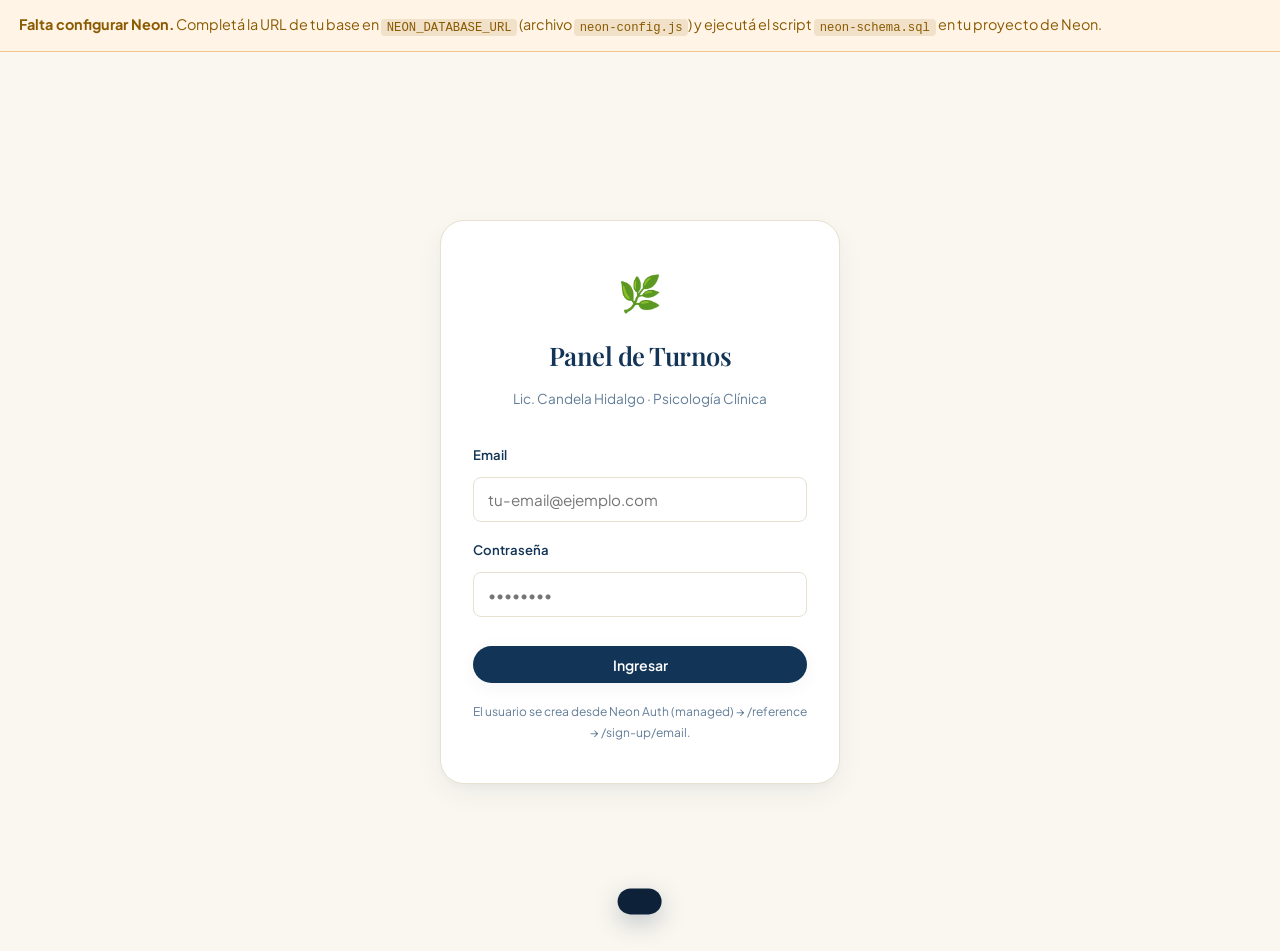
==== admin.html @ 8677f917 "feat: panel de turnos de la psicologa con Neon (Data API + Auth) - Agrega panel admin (admin.html/ad" ====
<!DOCTYPE html>
<html lang="es">
<head>
    <meta charset="UTF-8">
    <meta name="viewport" content="width=device-width, initial-scale=1.0">
    <title>Panel de Turnos | Lic. Candela Hidalgo</title>
    <meta name="robots" content="noindex, nofollow">

    <link rel="preconnect" href="https://fonts.googleapis.com">
    <link rel="preconnect" href="https://fonts.gstatic.com" crossorigin>
    <link href="https://fonts.googleapis.com/css2?family=Playfair+Display:wght@600;700&family=Plus+Jakarta+Sans:wght@300;400;500;600;700&display=swap" rel="stylesheet">

    <link rel="stylesheet" href="styles.css">
    <link rel="stylesheet" href="admin.css">
</head>
<body class="admin-body">

    <!-- Aviso de configuración pendiente -->
    <div id="config-warning" class="admin-alert" hidden>
        <strong>Falta configurar Neon.</strong>
        Completá la URL de tu base en <code>NEON_DATABASE_URL</code> (archivo <code>neon-config.js</code>)
        y ejecutá el script <code>neon-schema.sql</code> en tu proyecto de Neon.
    </div>

    <!-- Vista de Login -->
    <div id="login-view" class="login-wrap" hidden>
        <form id="login-form" class="login-card">
            <span class="login-emoji">🌿</span>
            <h1>Panel de Turnos</h1>
            <p class="login-sub">Lic. Candela Hidalgo · Psicología Clínica</p>

            <label for="login-email">Email</label>
            <input type="email" id="login-email" autocomplete="username" placeholder="tu-email@ejemplo.com" required>

            <label for="login-password">Contraseña</label>
            <input type="password" id="login-password" autocomplete="current-password" placeholder="••••••••" required>

            <button type="submit" class="btn-admin btn-admin-primary btn-block" id="login-submit">
                Ingresar
            </button>

            <p class="login-error" id="login-error" hidden></p>
            <p class="login-hint">El usuario se crea desde Neon Auth (managed) → /reference → /sign-up/email.</p>
        </form>
    </div>

    <!-- Vista de la aplicación -->
    <div id="app-view" hidden>
        <header class="admin-header">
            <div class="admin-brand">
                <span class="admin-brand-mark">🌿</span>
                <div>
                    <strong>Panel de Turnos</strong>
                    <span>Lic. Candela Hidalgo</span>
                </div>
            </div>
            <div class="admin-header-actions">
                <span class="admin-user" id="admin-user-email"></span>
                <a href="index.html" target="_blank" rel="noopener" class="btn-admin btn-admin-ghost">Ver sitio ↗</a>
                <button type="button" class="btn-admin btn-admin-ghost" id="logout-btn">Cerrar sesión</button>
            </div>
        </header>

        <nav class="admin-tabs">
            <button type="button" class="admin-tab active" data-tab="appointments">📅 Turnos</button>
            <button type="button" class="admin-tab" data-tab="availability">🕐 Disponibilidad</button>
            <button type="button" class="admin-tab" data-tab="blocks">🚫 Bloqueos</button>
        </nav>

        <main class="admin-main">

            <!-- PANEL: TURNOS -->
            <section class="admin-panel active" id="panel-appointments">
                <div class="panel-head">
                    <div>
                        <h2>Turnos solicitados</h2>
                        <p>Gestioná las solicitudes que llegan desde la página.</p>
                    </div>
                    <button type="button" class="btn-admin btn-admin-ghost" id="refresh-appointments">↻ Actualizar</button>
                </div>

                <div class="stats-row">
                    <div class="stat-card"><span class="stat-num" id="stat-pending">0</span><span class="stat-label">Pendientes</span></div>
                    <div class="stat-card"><span class="stat-num" id="stat-confirmed">0</span><span class="stat-label">Confirmados</span></div>
                    <div class="stat-card"><span class="stat-num" id="stat-upcoming">0</span><span class="stat-label">Próximos</span></div>
                    <div class="stat-card"><span class="stat-num" id="stat-total">0</span><span class="stat-label">Total</span></div>
                </div>

                <div class="filter-row">
                    <select id="appointment-filter" class="admin-input">
                        <option value="proximos">Próximos y pendientes</option>
                        <option value="todos">Todos</option>
                        <option value="pendiente">Solo pendientes</option>
                        <option value="confirmado">Solo confirmados</option>
                        <option value="atendido">Solo atendidos</option>
                        <option value="cancelado">Solo cancelados</option>
                    </select>
                </div>

                <div id="appointments-list" class="appointments-list"></div>
            </section>

            <!-- PANEL: DISPONIBILIDAD -->
            <section class="admin-panel" id="panel-availability">
                <div class="panel-head">
                    <div>
                        <h2>Disponibilidad semanal</h2>
                        <p>Marcá los horarios en los que atendés cada día. Se repiten todas las semanas.</p>
                    </div>
                    <button type="button" class="btn-admin btn-admin-primary" id="save-availability">Guardar cambios</button>
                </div>
                <div id="availability-grid" class="availability-grid"></div>
                <p class="panel-hint">Tip: presioná una franja para activarla o desactivarla. No te olvides de guardar.</p>
            </section>

            <!-- PANEL: BLOQUEOS -->
            <section class="admin-panel" id="panel-blocks">
                <div class="panel-head">
                    <div>
                        <h2>Bloqueos puntuales</h2>
                        <p>Bloqueá un día completo o un horario específico (vacaciones, feriados, etc.).</p>
                    </div>
                </div>

                <form class="block-form" id="block-form">
                    <div class="block-field">
                        <label for="block-date">Fecha *</label>
                        <input type="date" id="block-date" class="admin-input" required>
                    </div>
                    <div class="block-field">
                        <label for="block-time">Horario (opcional)</label>
                        <select id="block-time" class="admin-input">
                            <option value="">Día completo</option>
                        </select>
                    </div>
                    <div class="block-field">
                        <label for="block-modality">Modalidad</label>
                        <select id="block-modality" class="admin-input">
                            <option value="">Ambas</option>
                            <option value="online">Online</option>
                            <option value="presencial">Presencial</option>
                        </select>
                    </div>
                    <div class="block-field block-field-wide">
                        <label for="block-reason">Motivo (opcional)</label>
                        <input type="text" id="block-reason" class="admin-input" placeholder="Ej: Feriado, vacaciones...">
                    </div>
                    <button type="submit" class="btn-admin btn-admin-primary">Agregar bloqueo</button>
                </form>

                <div id="blocks-list" class="blocks-list"></div>
            </section>

        </main>
    </div>

    <div id="admin-toast" class="admin-toast"></div>

    <script type="module" src="neon-config.js"></script>
    <script src="admin.js"></script>
</body>
</html>
---- styles.css ----
/* ==========================================================================
   CANDELA HIDALGO - PSICOLOGÍA CLÍNICA • ENFOQUE INTEGRATIVO
   Design System & Styles based on Brand Moodboard
   ========================================================================== */

/* ===== VARIABLES & COLOR PALETTE ===== */
:root {
    /* Brand Colors based on Moodboard */
    --navy-dark: #0D2238;       /* Deepest Navy for high contrast text & accents */
    --navy-primary: #123456;    /* Primary Brand Navy Blue */
    --navy-light: #1E4D7E;      /* Medium Ocean Navy */
    
    --blue-accent: #326B9C;     /* Slate / Soft Cerulean */
    --blue-serene: #6A96C2;     /* Muted Serene Blue */
    --celeste-soft: #D7E5F6;    /* Soft Ice / Celestial Blue for badges & accents */
    --celeste-bg: #EDF3FC;      /* Subtle Cool Tint for cards */
    
    --cream-bg: #FAF7F0;        /* Warm Calming Off-White / Cream background */
    --cream-surface: #F4EFE4;   /* Soft Sand / Muted warm surface */
    --cream-card: #FFFFFF;      /* Clean White for elevated cards */
    --cream-border: #E8E0D0;    /* Warm subtle border */
    
    /* Functional Colors */
    --whatsapp-green: #25D366;
    --whatsapp-dark: #128C7E;
    --whatsapp-light: #DCF8C6;
    
    /* Typography */
    --text-primary: #0D2238;
    --text-body: #334E68;
    --text-muted: #627D98;
    --text-white: #FFFFFF;
    
    /* Shadows & Transitions */
    --shadow-subtle: 0 4px 20px -2px rgba(18, 52, 86, 0.06);
    --shadow-card: 0 10px 30px -5px rgba(18, 52, 86, 0.08), 0 4px 10px -2px rgba(18, 52, 86, 0.03);
    --shadow-card-hover: 0 20px 40px -10px rgba(18, 52, 86, 0.15), 0 8px 15px -3px rgba(18, 52, 86, 0.06);
    --shadow-accent: 0 8px 25px rgba(18, 52, 86, 0.25);
    
    --radius-sm: 8px;
    --radius-md: 16px;
    --radius-lg: 24px;
    --radius-full: 9999px;
    
    --transition: all 0.35s cubic-bezier(0.16, 1, 0.3, 1);
}

/* ===== RESET & GLOBAL STYLES ===== */
* {
    margin: 0;
    padding: 0;
    box-sizing: border-box;
}

html {
    scroll-behavior: smooth;
    scroll-padding-top: 90px;
}

body {
    font-family: 'Plus Jakarta Sans', 'Outfit', sans-serif;
    color: var(--text-body);
    background-color: var(--cream-bg);
    line-height: 1.75;
    overflow-x: hidden;
    -webkit-font-smoothing: antialiased;
}

h1, h2, h3, h4, .serif-font {
    font-family: 'Playfair Display', Georgia, serif;
    font-weight: 600;
    color: var(--navy-primary);
    letter-spacing: -0.02em;
}

p {
    font-size: 1.05rem;
    font-weight: 400;
    color: var(--text-body);
}

a {
    text-decoration: none;
    color: inherit;
    transition: var(--transition);
}

/* ===== UTILITIES & LAYOUT ===== */
.container {
    width: 90%;
    max-width: 1140px;
    margin: 0 auto;
}

.section-padding {
    padding: 6.5rem 0;
}

.text-center {
    text-align: center;
}

.section-header {
    margin-bottom: 3.5rem;
}

.section-tag {
    display: inline-block;
    padding: 0.4rem 1.1rem;
    background-color: var(--celeste-soft);
    color: var(--navy-primary);
    border-radius: var(--radius-full);
    font-size: 0.85rem;
    font-weight: 600;
    text-transform: uppercase;
    letter-spacing: 1.2px;
    margin-bottom: 1rem;
}

.section-title {
    font-size: 2.8rem;
    line-height: 1.2;
    margin-bottom: 1.2rem;
    color: var(--navy-primary);
}

.section-subtitle {
    font-size: 1.15rem;
    color: var(--text-muted);
    max-width: 700px;
    margin: 0 auto;
    font-weight: 400;
}

/* ===== BUTTONS ===== */
.btn {
    display: inline-flex;
    align-items: center;
    justify-content: center;
    gap: 0.6rem;
    padding: 0.95rem 1.8rem;
    border-radius: var(--radius-full);
    font-size: 1rem;
    font-weight: 600;
    font-family: inherit;
    border: 2px solid transparent;
    cursor: pointer;
    transition: var(--transition);
    text-align: center;
}

.btn-primary {
    background-color: var(--navy-primary);
    color: var(--text-white);
    box-shadow: 0 4px 15px rgba(18, 52, 86, 0.2);
}

.btn-primary:hover {
    background-color: var(--navy-dark);
    transform: translateY(-2px);
    box-shadow: var(--shadow-card-hover);
    color: var(--text-white);
}

.btn-secondary {
    background-color: var(--celeste-soft);
    color: var(--navy-primary);
}

.btn-secondary:hover {
    background-color: #c7dbf2;
    color: var(--navy-dark);
    transform: translateY(-2px);
}

.btn-outline {
    background-color: transparent;
    border-color: var(--navy-primary);
    color: var(--navy-primary);
}

.btn-outline:hover {
    background-color: var(--navy-primary);
    color: var(--text-white);
}

.btn-whatsapp {
    background-color: var(--whatsapp-green);
    color: #FFFFFF;
    box-shadow: 0 4px 18px rgba(37, 211, 102, 0.35);
}

.btn-whatsapp:hover {
    background-color: #20bd5a;
    transform: translateY(-2px);
    box-shadow: 0 8px 25px rgba(37, 211, 102, 0.45);
    color: #FFFFFF;
}

.btn-large {
    padding: 1.15rem 2.4rem;
    font-size: 1.1rem;
}

/* ===== HEADER & NAVIGATION ===== */
.header {
    position: fixed;
    top: 0;
    left: 0;
    width: 100%;
    background-color: rgba(250, 247, 240, 0.92);
    backdrop-filter: blur(12px);
    -webkit-backdrop-filter: blur(12px);
    z-index: 1000;
    border-bottom: 1px solid rgba(232, 224, 208, 0.6);
    transition: var(--transition);
}

.nav-container {
    display: flex;
    justify-content: space-between;
    align-items: center;
    height: 85px;
}

.brand-wrapper {
    display: flex;
    flex-direction: column;
}

.logo {
    font-family: 'Playfair Display', serif;
    font-size: 1.65rem;
    font-weight: 700;
    color: var(--navy-primary);
    line-height: 1.1;
    letter-spacing: -0.5px;
}

.logo-tagline {
    font-size: 0.78rem;
    font-weight: 500;
    color: var(--blue-serene);
    letter-spacing: 0.8px;
    text-transform: uppercase;
}

.nav-menu {
    display: flex;
    align-items: center;
    gap: 2rem;
}

.nav-link {
    font-weight: 500;
    font-size: 0.95rem;
    color: var(--text-body);
    position: relative;
    padding: 0.4rem 0;
}

.nav-link:hover {
    color: var(--navy-primary);
}

.nav-link::after {
    content: '';
    position: absolute;
    bottom: 0;
    left: 0;
    width: 0;
    height: 2px;
    background-color: var(--blue-accent);
    transition: var(--transition);
    border-radius: 2px;
}

.nav-link:hover::after {
    width: 100%;
}

.menu-toggle {
    display: none;
    flex-direction: column;
    justify-content: space-between;
    width: 28px;
    height: 20px;
    background: transparent;
    border: none;
    cursor: pointer;
    z-index: 1001;
}

.menu-toggle span {
    width: 100%;
    height: 2.5px;
    background-color: var(--navy-primary);
    border-radius: 2px;
    transition: var(--transition);
}

/* ===== HERO SECTION ===== */
.hero {
    padding-top: 145px;
    padding-bottom: 90px;
    background: linear-gradient(180deg, #F4EFE4 0%, #FAF7F0 100%);
    position: relative;
    overflow: hidden;
}

.hero-container {
    display: grid;
    grid-template-columns: 1.15fr 0.85fr;
    gap: 4rem;
    align-items: center;
    position: relative;
    z-index: 2;
}

.hero-content .badge {
    display: inline-flex;
    align-items: center;
    gap: 0.5rem;
    padding: 0.45rem 1.1rem;
    background-color: var(--celeste-soft);
    color: var(--navy-primary);
    border-radius: var(--radius-full);
    font-weight: 600;
    font-size: 0.85rem;
    margin-bottom: 1.5rem;
    letter-spacing: 0.5px;
}

.hero-content h1 {
    font-size: 3.5rem;
    line-height: 1.15;
    color: var(--navy-primary);
    margin-bottom: 1.5rem;
}

.hero-content h1 span {
    color: var(--blue-accent);
    font-style: italic;
    font-weight: 600;
}

.hero-content p {
    font-size: 1.18rem;
    color: var(--text-body);
    margin-bottom: 2.2rem;
    max-width: 530px;
}

.hero-buttons {
    display: flex;
    gap: 1rem;
    flex-wrap: wrap;
}

.hero-image-wrapper {
    position: relative;
    display: flex;
    justify-content: center;
    align-items: center;
}

.image-blob {
    width: 380px;
    height: 470px;
    border-radius: 40% 60% 65% 35% / 45% 55% 45% 55%;
    overflow: hidden;
    box-shadow: var(--shadow-card-hover);
    position: relative;
    z-index: 2;
    border: 8px solid var(--cream-bg);
    animation: blob-morph 14s ease-in-out infinite alternate;
}

.hero-image {
    width: 100%;
    height: 100%;
    object-fit: cover;
    object-position: top center;
}

.hero-decor-badge {
    position: absolute;
    bottom: 20px;
    left: -15px;
    background-color: var(--cream-card);
    padding: 1rem 1.4rem;
    border-radius: var(--radius-md);
    box-shadow: var(--shadow-card);
    z-index: 3;
    display: flex;
    align-items: center;
    gap: 0.8rem;
    border: 1px solid var(--cream-border);
}

.hero-decor-badge .icon-circle {
    width: 42px;
    height: 42px;
    border-radius: 50%;
    background-color: var(--celeste-soft);
    display: flex;
    align-items: center;
    justify-content: center;
    color: var(--navy-primary);
    font-size: 1.2rem;
}

.hero-decor-badge .badge-text strong {
    display: block;
    font-size: 0.95rem;
    color: var(--navy-primary);
}

.hero-decor-badge .badge-text span {
    font-size: 0.8rem;
    color: var(--text-muted);
}

.blob-bg {
    position: absolute;
    border-radius: 50%;
    filter: blur(45px);
    z-index: 1;
    opacity: 0.55;
}

.blob-1 {
    width: 280px;
    height: 280px;
    background-color: var(--celeste-soft);
    top: -20px;
    right: -10px;
    animation: float 7s ease-in-out infinite;
}

.blob-2 {
    width: 220px;
    height: 220px;
    background-color: #B5D2F2;
    bottom: -20px;
    left: 10px;
    animation: float 9s ease-in-out infinite reverse;
}

@keyframes blob-morph {
    0% { border-radius: 40% 60% 65% 35% / 45% 55% 45% 55%; }
    100% { border-radius: 55% 45% 40% 60% / 55% 45% 55% 45%; }
}

@keyframes float {
    0% { transform: translate(0, 0); }
    50% { transform: translate(15px, -15px); }
    100% { transform: translate(0, 0); }
}

.wave-bottom, .wave-top {
    position: absolute;
    left: 0;
    width: 100%;
    overflow: hidden;
    line-height: 0;
}

.wave-bottom { bottom: 0; }
.wave-top { top: 0; transform: rotate(180deg); }

.wave-bottom svg, .wave-top svg {
    position: relative;
    display: block;
    width: calc(100% + 1.3px);
    height: 55px;
}

.wave-bottom .shape-fill, .wave-top .shape-fill {
    fill: var(--cream-bg);
}

/* ===== SECCIÓN DE AGENDAMIENTO DE TURNOS ===== */
.booking-section {
    background-color: var(--cream-bg);
    position: relative;
}

.booking-wrapper {
    display: grid;
    grid-template-columns: 1.35fr 0.85fr;
    gap: 2.5rem;
    align-items: start;
    margin-top: 2rem;
}

.booking-card {
    background-color: var(--cream-card);
    border-radius: var(--radius-lg);
    padding: 2.8rem;
    box-shadow: var(--shadow-card);
    border: 1px solid var(--cream-border);
}

.booking-step {
    margin-bottom: 2.4rem;
}

.booking-step:last-child {
    margin-bottom: 0;
}

.step-label {
    display: flex;
    align-items: center;
    gap: 0.8rem;
    font-size: 1.15rem;
    font-weight: 700;
    color: var(--navy-primary);
    margin-bottom: 1.1rem;
}

.step-number {
    width: 30px;
    height: 30px;
    background-color: var(--navy-primary);
    color: #FFFFFF;
    border-radius: 50%;
    display: flex;
    align-items: center;
    justify-content: center;
    font-size: 0.9rem;
    font-weight: 700;
}

.options-grid {
    display: grid;
    grid-template-columns: 1fr 1fr;
    gap: 1rem;
}

.option-card {
    border: 2px solid var(--cream-border);
    border-radius: var(--radius-md);
    padding: 1.2rem;
    cursor: pointer;
    transition: var(--transition);
    background-color: var(--cream-card);
    text-align: left;
    position: relative;
}

.option-card:hover {
    border-color: var(--blue-serene);
    background-color: var(--celeste-bg);
}

.option-card.selected {
    border-color: var(--navy-primary);
    background-color: var(--celeste-bg);
    box-shadow: 0 4px 15px rgba(18, 52, 86, 0.08);
}

.option-card.selected::after {
    content: '✓';
    position: absolute;
    top: 10px;
    right: 12px;
    width: 22px;
    height: 22px;
    background-color: var(--navy-primary);
    color: #FFFFFF;
    border-radius: 50%;
    display: flex;
    align-items: center;
    justify-content: center;
    font-size: 0.75rem;
    font-weight: bold;
}

.option-card .option-icon {
    font-size: 1.6rem;
    margin-bottom: 0.5rem;
    display: inline-block;
}

.option-card h4 {
    font-size: 1.05rem;
    font-family: 'Plus Jakarta Sans', sans-serif;
    font-weight: 700;
    color: var(--navy-primary);
    margin-bottom: 0.2rem;
}

.option-card p {
    font-size: 0.85rem;
    color: var(--text-muted);
    line-height: 1.35;
}

.days-carousel {
    display: grid;
    grid-template-columns: repeat(5, 1fr);
    gap: 0.6rem;
    margin-bottom: 1rem;
}

.day-chip {
    display: flex;
    flex-direction: column;
    align-items: center;
    justify-content: center;
    padding: 0.85rem 0.4rem;
    border-radius: var(--radius-md);
    border: 2px solid var(--cream-border);
    background-color: var(--cream-card);
    cursor: pointer;
    transition: var(--transition);
    user-select: none;
}

.day-chip:hover {
    border-color: var(--blue-serene);
    background-color: var(--celeste-bg);
}

.day-chip.selected {
    border-color: var(--navy-primary);
    background-color: var(--navy-primary);
    color: #FFFFFF;
    box-shadow: 0 4px 12px rgba(18, 52, 86, 0.2);
}

.day-chip .day-name {
    font-size: 0.78rem;
    font-weight: 600;
    text-transform: uppercase;
    color: var(--text-muted);
    margin-bottom: 0.2rem;
}

.day-chip .day-num {
    font-size: 1.3rem;
    font-weight: 700;
    color: var(--navy-primary);
    line-height: 1.1;
}

.day-chip .day-month {
    font-size: 0.75rem;
    color: var(--text-muted);
    margin-top: 0.2rem;
}

.day-chip.selected .day-name,
.day-chip.selected .day-num,
.day-chip.selected .day-month {
    color: #FFFFFF;
}

.date-input-fallback {
    display: flex;
    align-items: center;
    gap: 0.8rem;
    margin-top: 0.8rem;
    font-size: 0.9rem;
    color: var(--text-muted);
}

.date-input-fallback input[type="date"] {
    padding: 0.5rem 0.8rem;
    border-radius: var(--radius-sm);
    border: 1px solid var(--cream-border);
    background-color: var(--cream-surface);
    color: var(--navy-primary);
    font-family: inherit;
    font-size: 0.9rem;
    outline: none;
}

.date-input-fallback input[type="date"]:focus {
    border-color: var(--navy-primary);
}

.time-group {
    margin-bottom: 1.2rem;
}

.time-group:last-child {
    margin-bottom: 0;
}

.time-group-title {
    font-size: 0.88rem;
    font-weight: 600;
    color: var(--text-muted);
    margin-bottom: 0.6rem;
    display: flex;
    align-items: center;
    gap: 0.4rem;
}

.slots-grid {
    display: grid;
    grid-template-columns: repeat(auto-fill, minmax(85px, 1fr));
    gap: 0.6rem;
}

.slot-chip {
    padding: 0.65rem 0.5rem;
    border-radius: var(--radius-sm);
    border: 1.5px solid var(--cream-border);
    background-color: var(--cream-card);
    text-align: center;
    font-size: 0.92rem;
    font-weight: 600;
    color: var(--navy-primary);
    cursor: pointer;
    transition: var(--transition);
}

.slot-chip:hover {
    border-color: var(--blue-serene);
    background-color: var(--celeste-bg);
}

.slot-chip.selected {
    border-color: var(--navy-primary);
    background-color: var(--navy-primary);
    color: #FFFFFF;
    box-shadow: 0 4px 10px rgba(18, 52, 86, 0.15);
}

.form-grid {
    display: grid;
    grid-template-columns: 1fr 1fr;
    gap: 1rem;
}

.form-group {
    display: flex;
    flex-direction: column;
    gap: 0.4rem;
}

.form-group.full-width {
    grid-column: span 2;
}

.form-group label {
    font-size: 0.9rem;
    font-weight: 600;
    color: var(--navy-primary);
}

.form-group input,
.form-group textarea,
.form-group select {
    padding: 0.85rem 1rem;
    border-radius: var(--radius-sm);
    border: 1.5px solid var(--cream-border);
    background-color: var(--cream-surface);
    color: var(--text-primary);
    font-family: inherit;
    font-size: 0.95rem;
    transition: var(--transition);
    outline: none;
}

.form-group input:focus,
.form-group textarea:focus,
.form-group select:focus {
    border-color: var(--navy-primary);
    background-color: var(--cream-card);
    box-shadow: 0 0 0 3px rgba(18, 52, 86, 0.08);
}

.form-group textarea {
    resize: vertical;
    min-height: 80px;
}

.summary-card {
    background-color: var(--cream-card);
    border-radius: var(--radius-lg);
    padding: 2.4rem 2rem;
    box-shadow: var(--shadow-card);
    border: 1px solid var(--cream-border);
    position: sticky;
    top: 110px;
}

.summary-card h3 {
    font-size: 1.5rem;
    margin-bottom: 1.2rem;
    padding-bottom: 0.8rem;
    border-bottom: 1px solid var(--cream-border);
}

.summary-items {
    display: flex;
    flex-direction: column;
    gap: 1.1rem;
    margin-bottom: 2rem;
}

.summary-item {
    display: flex;
    gap: 0.9rem;
    align-items: flex-start;
}

.summary-icon {
    width: 36px;
    height: 36px;
    min-width: 36px;
    border-radius: 50%;
    background-color: var(--celeste-soft);
    color: var(--navy-primary);
    display: flex;
    align-items: center;
    justify-content: center;
    font-size: 1rem;
}

.summary-details .label {
    font-size: 0.78rem;
    text-transform: uppercase;
    letter-spacing: 0.6px;
    color: var(--text-muted);
    font-weight: 600;
    margin-bottom: 0.1rem;
}

.summary-details .value {
    font-size: 1rem;
    font-weight: 600;
    color: var(--navy-primary);
}

.summary-details .value.empty {
    color: var(--text-muted);
    font-style: italic;
    font-weight: 400;
}

.summary-cta {
    display: flex;
    flex-direction: column;
    gap: 0.8rem;
}

.summary-note {
    font-size: 0.82rem;
    color: var(--text-muted);
    text-align: center;
    line-height: 1.4;
}

/* ===== SECCIÓN: MI MANERA DE TRABAJAR (PILARS) ===== */
.approach-section {
    background-color: var(--cream-surface);
    position: relative;
}

.pillars-grid {
    display: grid;
    grid-template-columns: repeat(2, 1fr);
    gap: 2rem;
    margin-bottom: 3.5rem;
}

.pillar-card {
    background-color: var(--cream-card);
    border-radius: var(--radius-lg);
    padding: 2.5rem 2.2rem;
    border: 1px solid var(--cream-border);
    box-shadow: var(--shadow-subtle);
    transition: var(--transition);
}

.pillar-card:hover {
    transform: translateY(-5px);
    box-shadow: var(--shadow-card-hover);
    border-color: var(--celeste-soft);
}

.pillar-header {
    display: flex;
    align-items: center;
    gap: 1rem;
    margin-bottom: 1.2rem;
}

.pillar-icon {
    width: 48px;
    height: 48px;
    min-width: 48px;
    border-radius: var(--radius-md);
    background-color: var(--celeste-soft);
    color: var(--navy-primary);
    display: flex;
    align-items: center;
    justify-content: center;
    font-size: 1.4rem;
}

.pillar-card h3 {
    font-size: 1.45rem;
    color: var(--navy-primary);
}

.pillar-card p {
    font-size: 1.02rem;
    color: var(--text-body);
    line-height: 1.7;
}

.pillar-highlight {
    font-weight: 600;
    color: var(--navy-primary);
    margin-top: 0.8rem;
    display: block;
}

/* Quote Banner / Manifesto */
.manifesto-banner {
    background: linear-gradient(145deg, var(--navy-primary) 0%, var(--navy-dark) 100%);
    color: #FFFFFF;
    border-radius: 28px;
    padding: 3.5rem 3rem;
    text-align: center;
    position: relative;
    overflow: hidden;
    box-shadow: var(--shadow-card);
    margin: 3rem 0;
}

.manifesto-banner::before {
    content: '"';
    position: absolute;
    top: -25px;
    left: 30px;
    font-size: 14rem;
    font-family: 'Playfair Display', serif;
    color: rgba(255, 255, 255, 0.05);
    line-height: 1;
    pointer-events: none;
}

.manifesto-banner h2 {
    color: #FFFFFF;
    font-size: 2.1rem;
    font-style: italic;
    font-weight: 400;
    line-height: 1.45;
    max-width: 850px;
    margin: 0 auto 1.5rem auto;
}

.manifesto-banner p {
    color: var(--celeste-soft);
    font-size: 1.1rem;
    font-weight: 400;
}

/* ===== SECCIÓN: ¿QUÉ PODÉS ESPERAR DE ESTE ESPACIO? ===== */
.expectations-section {
    background-color: var(--cream-bg);
    position: relative;
}

.expectations-grid {
    display: grid;
    grid-template-columns: repeat(auto-fit, minmax(320px, 1fr));
    gap: 1.5rem;
}

.expectation-item {
    background-color: var(--cream-card);
    border: 1px solid var(--cream-border);
    border-radius: var(--radius-md);
    padding: 1.6rem 1.8rem;
    display: flex;
    align-items: center;
    gap: 1.2rem;
    box-shadow: var(--shadow-subtle);
    transition: var(--transition);
}

.expectation-item:hover {
    border-color: var(--blue-serene);
    transform: translateY(-3px);
    box-shadow: var(--shadow-card);
}

.expectation-icon {
    width: 44px;
    height: 44px;
    min-width: 44px;
    border-radius: 50%;
    background-color: var(--celeste-soft);
    color: var(--navy-primary);
    display: flex;
    align-items: center;
    justify-content: center;
    font-size: 1.25rem;
}

.expectation-item span {
    font-size: 1.05rem;
    font-weight: 600;
    color: var(--navy-primary);
    line-height: 1.4;
}

/* ===== SERVICIOS SECTION ===== */
.services {
    background-color: var(--cream-surface);
    position: relative;
}

.services-grid {
    display: grid;
    grid-template-columns: repeat(auto-fit, minmax(320px, 1fr));
    gap: 2rem;
}

.service-card {
    background-color: var(--cream-card);
    padding: 3rem 2.5rem;
    border-radius: var(--radius-lg);
    box-shadow: var(--shadow-subtle);
    border: 1px solid var(--cream-border);
    transition: var(--transition);
    display: flex;
    flex-direction: column;
}

.service-card:hover {
    transform: translateY(-8px);
    box-shadow: var(--shadow-card-hover);
    border-color: var(--celeste-soft);
}

.service-icon {
    width: 56px;
    height: 56px;
    border-radius: var(--radius-md);
    background-color: var(--celeste-soft);
    color: var(--navy-primary);
    display: flex;
    align-items: center;
    justify-content: center;
    font-size: 1.6rem;
    margin-bottom: 1.8rem;
}

.service-card h3 {
    font-size: 1.7rem;
    margin-bottom: 1rem;
    color: var(--navy-primary);
}

.service-card p {
    color: var(--text-muted);
    font-size: 1.02rem;
    line-height: 1.65;
    margin-bottom: 1.8rem;
    flex-grow: 1;
}

.service-badge {
    align-self: flex-start;
    padding: 0.35rem 0.9rem;
    border-radius: var(--radius-full);
    background-color: var(--cream-surface);
    color: var(--navy-light);
    font-size: 0.85rem;
    font-weight: 600;
}

/* ===== CTA / CONTACT SECTION ===== */
.cta {
    background: linear-gradient(160deg, var(--navy-primary) 0%, var(--navy-dark) 100%);
    position: relative;
    padding: 8.5rem 0;
    text-align: center;
    color: var(--text-white);
}

.cta-content {
    position: relative;
    z-index: 2;
    max-width: 720px;
    margin: 0 auto;
}

.cta h2 {
    font-size: 3.2rem;
    color: var(--text-white);
    margin-bottom: 1.3rem;
}

.cta p {
    font-size: 1.2rem;
    margin-bottom: 2.8rem;
    color: rgba(255, 255, 255, 0.88);
    font-weight: 300;
}

.cta-actions {
    display: flex;
    justify-content: center;
    gap: 1.2rem;
    flex-wrap: wrap;
}

.cta .btn-light {
    background-color: var(--cream-bg);
    color: var(--navy-primary);
    font-weight: 700;
}

.cta .btn-light:hover {
    background-color: #FFFFFF;
    transform: translateY(-3px);
    box-shadow: 0 10px 30px rgba(0,0,0,0.2);
}

/* ===== FOOTER ===== */
.footer {
    background-color: #081624;
    color: rgba(255, 255, 255, 0.65);
    padding: 2.8rem 0;
    text-align: center;
    font-size: 0.92rem;
}

.footer-links {
    margin-bottom: 1rem;
    display: flex;
    justify-content: center;
    gap: 1.8rem;
    flex-wrap: wrap;
}

.footer-links a {
    color: rgba(255, 255, 255, 0.8);
}

.footer-links a:hover {
    color: #FFFFFF;
    text-decoration: underline;
}

/* ===== FLOATING WHATSAPP BUTTON ===== */
.floating-whatsapp {
    position: fixed;
    bottom: 30px;
    right: 30px;
    z-index: 999;
    display: flex;
    align-items: center;
    gap: 0.6rem;
    background-color: var(--whatsapp-green);
    color: #FFFFFF;
    padding: 0.85rem 1.35rem;
    border-radius: var(--radius-full);
    box-shadow: 0 8px 30px rgba(37, 211, 102, 0.45);
    font-weight: 600;
    font-size: 0.95rem;
    transition: var(--transition);
}

.floating-whatsapp:hover {
    transform: scale(1.06) translateY(-3px);
    box-shadow: 0 12px 35px rgba(37, 211, 102, 0.6);
    color: #FFFFFF;
}

.floating-whatsapp svg {
    width: 24px;
    height: 24px;
    fill: currentColor;
}

/* ===== ANIMATIONS ===== */
.fade-in-up {
    opacity: 0;
    transform: translateY(30px);
    transition: opacity 0.8s ease-out, transform 0.8s cubic-bezier(0.16, 1, 0.3, 1);
}

.fade-in-up.visible {
    opacity: 1;
    transform: translateY(0);
}

.toast-alert {
    position: fixed;
    bottom: 25px;
    left: 50%;
    transform: translateX(-50%) translateY(100px);
    background-color: var(--navy-dark);
    color: #FFFFFF;
    padding: 1rem 1.6rem;
    border-radius: var(--radius-full);
    box-shadow: 0 10px 30px rgba(0,0,0,0.25);
    z-index: 2000;
    display: flex;
    align-items: center;
    gap: 0.8rem;
    font-weight: 500;
    font-size: 0.95rem;
    opacity: 0;
    transition: all 0.4s cubic-bezier(0.16, 1, 0.3, 1);
    pointer-events: none;
}

.toast-alert.show {
    opacity: 1;
    transform: translateX(-50%) translateY(0);
}

/* ===== RESPONSIVE STYLES ===== */
@media (max-width: 992px) {
    .hero-container {
        grid-template-columns: 1fr;
        text-align: center;
        gap: 3.5rem;
    }

    .hero-content p {
        margin-left: auto;
        margin-right: auto;
    }

    .hero-buttons {
        justify-content: center;
    }

    .hero-image-wrapper {
        order: -1;
    }

    .image-blob {
        width: 300px;
        height: 380px;
    }

    .pillars-grid {
        grid-template-columns: 1fr;
    }

    .booking-wrapper {
        grid-template-columns: 1fr;
    }

    .summary-card {
        position: static;
        margin-top: 1rem;
    }
}

@media (max-width: 768px) {
    .section-title {
        font-size: 2.2rem;
    }

    .hero-content h1 {
        font-size: 2.5rem;
    }

    .menu-toggle {
        display: flex;
    }

    .nav-menu {
        position: fixed;
        top: 85px;
        left: -100%;
        width: 100%;
        height: calc(100vh - 85px);
        background-color: var(--cream-bg);
        flex-direction: column;
        justify-content: center;
        gap: 1.8rem;
        padding: 2rem;
        transition: var(--transition);
        border-top: 1px solid var(--cream-border);
    }

    .nav-menu.active {
        left: 0;
    }

    .nav-link {
        font-size: 1.2rem;
    }

    .booking-card {
        padding: 1.8rem 1.4rem;
    }

    .days-carousel {
        grid-template-columns: repeat(5, 1fr);
        gap: 0.4rem;
    }

    .day-chip {
        padding: 0.6rem 0.2rem;
    }

    .day-chip .day-num {
        font-size: 1.1rem;
    }

    .form-grid {
        grid-template-columns: 1fr;
    }

    .form-group.full-width {
        grid-column: span 1;
    }

    .manifesto-banner {
        padding: 2.5rem 1.5rem;
    }

    .manifesto-banner h2 {
        font-size: 1.6rem;
    }

    .cta h2 {
        font-size: 2.3rem;
    }

    .floating-whatsapp span {
        display: none;
    }

    .floating-whatsapp {
        padding: 0.9rem;
        border-radius: 50%;
        bottom: 20px;
        right: 20px;
    }
}
---- admin.css ----
/* =============================================================================
   PANEL DE TURNOS · Estilos
   Reutiliza las variables de color definidas en styles.css
   ============================================================================= */

.admin-body {
    background: var(--cream-bg);
    color: var(--text-body);
    min-height: 100vh;
    font-family: 'Plus Jakarta Sans', -apple-system, sans-serif;
}

/* --- Aviso de configuración --- */
.admin-alert {
    background: #FFF4E5;
    border-bottom: 1px solid #F0C48A;
    color: #8A5A00;
    padding: 0.9rem 1.2rem;
    font-size: 0.9rem;
    line-height: 1.5;
}
.admin-alert code {
    background: rgba(138, 90, 0, 0.12);
    padding: 0.1rem 0.35rem;
    border-radius: 4px;
    font-size: 0.85em;
}

/* --- Botones --- */
.btn-admin {
    display: inline-flex;
    align-items: center;
    gap: 0.4rem;
    border: 1px solid transparent;
    border-radius: var(--radius-full);
    padding: 0.55rem 1.1rem;
    font-family: inherit;
    font-size: 0.88rem;
    font-weight: 600;
    cursor: pointer;
    transition: var(--transition);
    text-decoration: none;
    white-space: nowrap;
}
.btn-admin-primary {
    background: var(--navy-primary);
    color: #fff;
    box-shadow: var(--shadow-subtle);
}
.btn-admin-primary:hover { background: var(--navy-dark); }
.btn-admin-primary:disabled { opacity: 0.6; cursor: not-allowed; }
.btn-admin-ghost {
    background: transparent;
    color: var(--navy-primary);
    border-color: var(--cream-border);
}
.btn-admin-ghost:hover { background: var(--celeste-bg); }
.btn-block { width: 100%; justify-content: center; }

/* --- Login --- */
.login-wrap {
    min-height: 100vh;
    display: grid;
    place-items: center;
    padding: 1.5rem;
}
.login-card {
    background: var(--cream-card);
    border: 1px solid var(--cream-border);
    border-radius: var(--radius-lg);
    box-shadow: var(--shadow-card);
    padding: 2.5rem 2rem;
    width: 100%;
    max-width: 400px;
    display: flex;
    flex-direction: column;
    gap: 0.6rem;
    text-align: center;
}
.login-emoji { font-size: 2.2rem; }
.login-card h1 {
    font-family: 'Playfair Display', serif;
    color: var(--navy-primary);
    font-size: 1.6rem;
    margin: 0;
}
.login-sub {
    color: var(--text-muted);
    font-size: 0.85rem;
    margin: 0 0 1rem;
}
.login-card label {
    text-align: left;
    font-size: 0.82rem;
    font-weight: 600;
    color: var(--navy-primary);
    margin-top: 0.5rem;
}
.login-card input {
    width: 100%;
    padding: 0.75rem 0.9rem;
    border: 1px solid var(--cream-border);
    border-radius: var(--radius-sm);
    font-family: inherit;
    font-size: 0.95rem;
    background: #fff;
    color: var(--text-primary);
    transition: var(--transition);
}
.login-card input:focus {
    outline: none;
    border-color: var(--blue-accent);
    box-shadow: 0 0 0 3px rgba(50, 107, 156, 0.15);
}
.login-card .btn-admin { margin-top: 1.2rem; }
.login-error {
    color: #C0392B;
    font-size: 0.85rem;
    background: #FDECEA;
    border-radius: var(--radius-sm);
    padding: 0.6rem;
    margin: 0.8rem 0 0;
}
.login-hint {
    font-size: 0.75rem;
    color: var(--text-muted);
    margin: 0.5rem 0 0;
}

/* --- Encabezado --- */
.admin-header {
    background: var(--cream-card);
    border-bottom: 1px solid var(--cream-border);
    padding: 0.9rem 1.5rem;
    display: flex;
    align-items: center;
    justify-content: space-between;
    gap: 1rem;
    flex-wrap: wrap;
    position: sticky;
    top: 0;
    z-index: 20;
}
.admin-brand { display: flex; align-items: center; gap: 0.7rem; }
.admin-brand-mark { font-size: 1.5rem; }
.admin-brand strong { display: block; color: var(--navy-primary); font-size: 1rem; }
.admin-brand span { display: block; color: var(--text-muted); font-size: 0.78rem; }
.admin-header-actions { display: flex; align-items: center; gap: 0.6rem; flex-wrap: wrap; }
.admin-user { font-size: 0.8rem; color: var(--text-muted); }

/* --- Tabs --- */
.admin-tabs {
    display: flex;
    gap: 0.4rem;
    padding: 1rem 1.5rem 0;
    max-width: 1100px;
    margin: 0 auto;
    width: 100%;
    overflow-x: auto;
}
.admin-tab {
    border: none;
    background: transparent;
    color: var(--text-muted);
    font-family: inherit;
    font-size: 0.92rem;
    font-weight: 600;
    padding: 0.6rem 1rem;
    border-radius: var(--radius-full);
    cursor: pointer;
    transition: var(--transition);
    white-space: nowrap;
}
.admin-tab:hover { background: var(--celeste-bg); color: var(--navy-primary); }
.admin-tab.active { background: var(--navy-primary); color: #fff; }

/* --- Contenido --- */
.admin-main {
    max-width: 1100px;
    margin: 0 auto;
    padding: 1.5rem;
}
.admin-panel { display: none; }
.admin-panel.active { display: block; animation: adminFade 0.3s ease; }
@keyframes adminFade {
    from { opacity: 0; transform: translateY(8px); }
    to { opacity: 1; transform: translateY(0); }
}
.panel-head {
    display: flex;
    align-items: flex-start;
    justify-content: space-between;
    gap: 1rem;
    margin-bottom: 1.2rem;
    flex-wrap: wrap;
}
.panel-head h2 {
    font-family: 'Playfair Display', serif;
    color: var(--navy-primary);
    font-size: 1.5rem;
    margin: 0 0 0.2rem;
}
.panel-head p { margin: 0; color: var(--text-muted); font-size: 0.88rem; }
.panel-hint { color: var(--text-muted); font-size: 0.8rem; margin-top: 1rem; }

/* --- Stats --- */
.stats-row {
    display: grid;
    grid-template-columns: repeat(4, 1fr);
    gap: 0.9rem;
    margin-bottom: 1.2rem;
}
.stat-card {
    background: var(--cream-card);
    border: 1px solid var(--cream-border);
    border-radius: var(--radius-md);
    padding: 1rem;
    text-align: center;
    box-shadow: var(--shadow-subtle);
}
.stat-num {
    display: block;
    font-size: 1.7rem;
    font-weight: 700;
    color: var(--navy-primary);
    line-height: 1.1;
}
.stat-label { font-size: 0.75rem; color: var(--text-muted); text-transform: uppercase; letter-spacing: 0.04em; }

/* --- Inputs --- */
.admin-input {
    width: 100%;
    padding: 0.7rem 0.9rem;
    border: 1px solid var(--cream-border);
    border-radius: var(--radius-sm);
    font-family: inherit;
    font-size: 0.92rem;
    background: #fff;
    color: var(--text-primary);
}
.admin-input:focus {
    outline: none;
    border-color: var(--blue-accent);
    box-shadow: 0 0 0 3px rgba(50, 107, 156, 0.15);
}
.filter-row { margin-bottom: 1rem; max-width: 320px; }

/* --- Turnos --- */
.appointments-list { display: flex; flex-direction: column; gap: 0.8rem; }
.appointment-card {
    background: var(--cream-card);
    border: 1px solid var(--cream-border);
    border-left: 4px solid var(--blue-serene);
    border-radius: var(--radius-md);
    padding: 1rem 1.2rem;
    box-shadow: var(--shadow-subtle);
    display: flex;
    justify-content: space-between;
    gap: 1rem;
    flex-wrap: wrap;
}
.appointment-card.status-pendiente { border-left-color: #E0A800; }
.appointment-card.status-confirmado { border-left-color: var(--whatsapp-green); }
.appointment-card.status-atendido { border-left-color: var(--blue-accent); }
.appointment-card.status-cancelado { border-left-color: #C0392B; opacity: 0.72; }

.appointment-main { flex: 1 1 320px; min-width: 260px; }
.appointment-date {
    display: inline-flex;
    align-items: center;
    gap: 0.35rem;
    font-weight: 700;
    color: var(--navy-primary);
    font-size: 1rem;
    margin-bottom: 0.35rem;
}
.appointment-meta { font-size: 0.85rem; color: var(--text-body); line-height: 1.6; }
.appointment-meta strong { color: var(--navy-primary); }
.appointment-notes {
    margin-top: 0.5rem;
    font-size: 0.83rem;
    color: var(--text-muted);
    background: var(--cream-surface);
    padding: 0.5rem 0.7rem;
    border-radius: var(--radius-sm);
    white-space: pre-wrap;
}
.appointment-side {
    display: flex;
    flex-direction: column;
    align-items: flex-end;
    gap: 0.5rem;
    justify-content: center;
}
.badge {
    font-size: 0.72rem;
    font-weight: 700;
    padding: 0.25rem 0.7rem;
    border-radius: var(--radius-full);
    text-transform: uppercase;
    letter-spacing: 0.03em;
    background: var(--celeste-bg);
    color: var(--navy-primary);
}
.badge.status-pendiente { background: #FDF3D6; color: #9A6B00; }
.badge.status-confirmado { background: #DCF8C6; color: #128C7E; }
.badge.status-atendido { background: var(--celeste-soft); color: var(--navy-primary); }
.badge.status-cancelado { background: #FDECEA; color: #C0392B; }

.appointment-actions { display: flex; gap: 0.4rem; flex-wrap: wrap; justify-content: flex-end; }
.btn-mini {
    font-size: 0.78rem;
    padding: 0.4rem 0.75rem;
    border-radius: var(--radius-full);
    border: 1px solid var(--cream-border);
    background: #fff;
    color: var(--navy-primary);
    cursor: pointer;
    font-family: inherit;
    font-weight: 600;
    transition: var(--transition);
    text-decoration: none;
}
.btn-mini:hover { background: var(--celeste-bg); }
.btn-mini.confirm { color: #128C7E; border-color: #A8E0C0; }
.btn-mini.cancel { color: #C0392B; border-color: #F0B9B2; }
.btn-mini.wa { color: var(--whatsapp-dark); border-color: #B6E3C6; }

.empty-state {
    text-align: center;
    padding: 3rem 1rem;
    color: var(--text-muted);
    background: var(--cream-card);
    border: 1px dashed var(--cream-border);
    border-radius: var(--radius-md);
    font-size: 0.9rem;
}

/* --- Disponibilidad --- */
.availability-grid {
    display: grid;
    grid-template-columns: repeat(auto-fill, minmax(280px, 1fr));
    gap: 1rem;
}
.avail-day {
    background: var(--cream-card);
    border: 1px solid var(--cream-border);
    border-radius: var(--radius-md);
    padding: 1rem;
    box-shadow: var(--shadow-subtle);
}
.avail-day h3 {
    margin: 0 0 0.8rem;
    color: var(--navy-primary);
    font-size: 1rem;
    display: flex;
    align-items: center;
    justify-content: space-between;
}
.avail-day h3 .day-count { font-size: 0.75rem; color: var(--text-muted); font-weight: 500; }
.avail-modality { margin-bottom: 0.9rem; }
.avail-modality-title {
    font-size: 0.78rem;
    font-weight: 700;
    color: var(--text-muted);
    text-transform: uppercase;
    letter-spacing: 0.04em;
    margin-bottom: 0.4rem;
}
.slot-grid { display: flex; flex-wrap: wrap; gap: 0.35rem; }
.slot-toggle {
    border: 1px solid var(--cream-border);
    background: #fff;
    color: var(--text-muted);
    border-radius: var(--radius-full);
    padding: 0.28rem 0.6rem;
    font-size: 0.78rem;
    font-weight: 600;
    cursor: pointer;
    font-family: inherit;
    transition: var(--transition);
}
.slot-toggle:hover { border-color: var(--blue-serene); color: var(--navy-primary); }
.slot-toggle.on {
    background: var(--navy-primary);
    border-color: var(--navy-primary);
    color: #fff;
}

/* --- Bloqueos --- */
.block-form {
    display: grid;
    grid-template-columns: repeat(3, 1fr) auto;
    gap: 0.9rem;
    align-items: end;
    background: var(--cream-card);
    border: 1px solid var(--cream-border);
    border-radius: var(--radius-md);
    padding: 1.2rem;
    margin-bottom: 1.5rem;
    box-shadow: var(--shadow-subtle);
}
.block-field { display: flex; flex-direction: column; gap: 0.35rem; }
.block-field label { font-size: 0.8rem; font-weight: 600; color: var(--navy-primary); }
.block-field-wide { grid-column: 1 / -1; }
.blocks-list { display: flex; flex-direction: column; gap: 0.6rem; }
.block-card {
    display: flex;
    align-items: center;
    justify-content: space-between;
    gap: 1rem;
    background: var(--cream-card);
    border: 1px solid var(--cream-border);
    border-left: 4px solid #E0A800;
    border-radius: var(--radius-md);
    padding: 0.8rem 1.1rem;
    box-shadow: var(--shadow-subtle);
    flex-wrap: wrap;
}
.block-card strong { color: var(--navy-primary); }
.block-card .block-sub { font-size: 0.82rem; color: var(--text-muted); }

/* --- Toast --- */
.admin-toast {
    position: fixed;
    bottom: 1.5rem;
    left: 50%;
    transform: translateX(-50%) translateY(150%);
    background: var(--navy-dark);
    color: #fff;
    padding: 0.8rem 1.4rem;
    border-radius: var(--radius-full);
    font-size: 0.88rem;
    box-shadow: var(--shadow-accent);
    transition: transform 0.4s cubic-bezier(0.16, 1, 0.3, 1);
    z-index: 100;
    max-width: 90vw;
    text-align: center;
}
.admin-toast.show { transform: translateX(-50%) translateY(0); }
.admin-toast.error { background: #C0392B; }

/* --- Responsive --- */
@media (max-width: 720px) {
    .stats-row { grid-template-columns: repeat(2, 1fr); }
    .block-form { grid-template-columns: 1fr; }
    .appointment-side { align-items: flex-start; }
    .appointment-actions { justify-content: flex-start; }
}
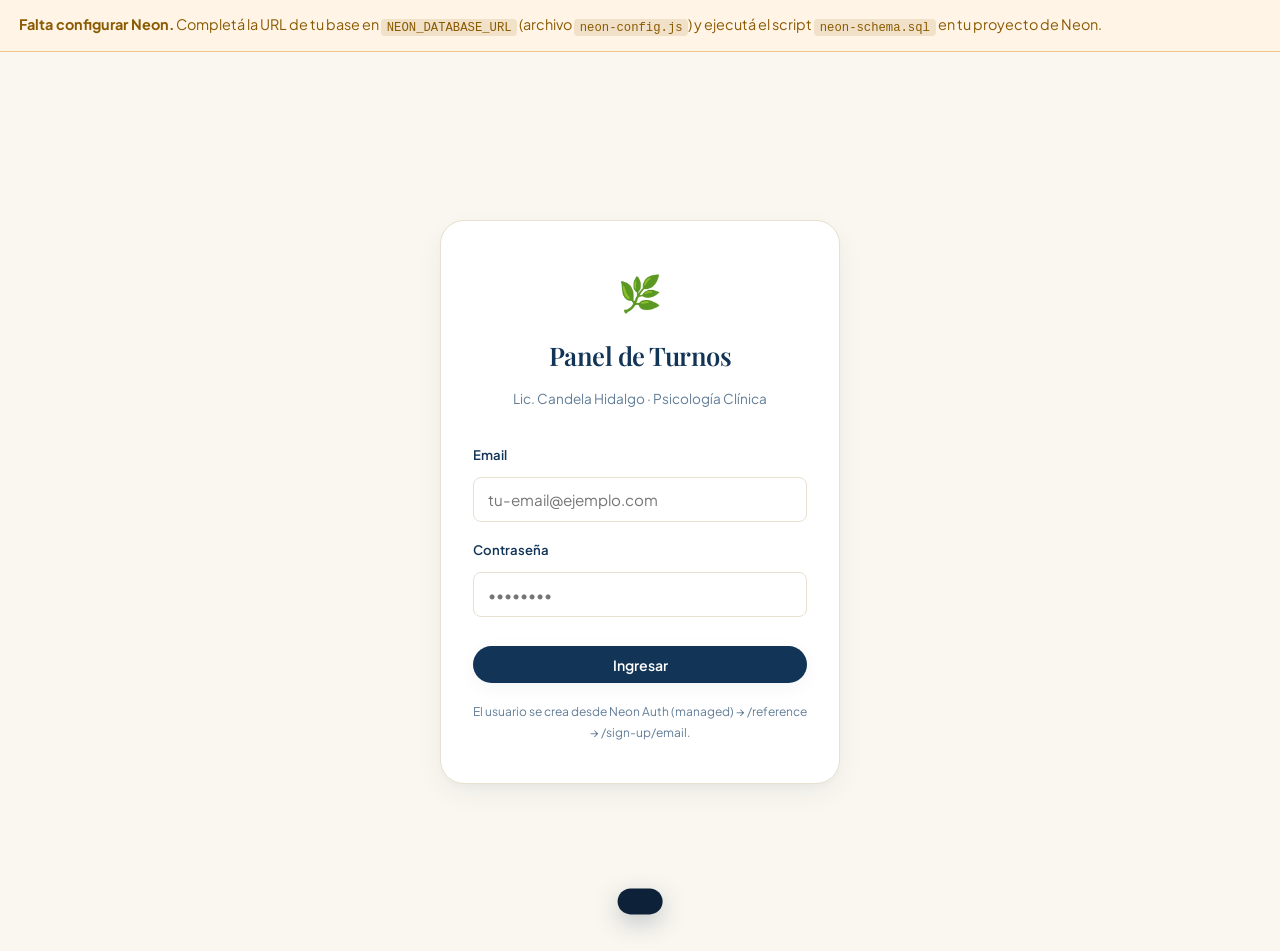
==== commit 9f5c264e: "feat: test lead magnet con guardado de leads en Neon y pestaña en el panel Co-Authored-By: Claude Op" ====
--- a/admin.html
+++ b/admin.html
@@ -65,6 +65,7 @@
             <button type="button" class="admin-tab active" data-tab="appointments">📅 Turnos</button>
             <button type="button" class="admin-tab" data-tab="availability">🕐 Disponibilidad</button>
             <button type="button" class="admin-tab" data-tab="blocks">🚫 Bloqueos</button>
+            <button type="button" class="admin-tab" data-tab="leads">📘 Leads ebook</button>
         </nav>
 
         <main class="admin-main">
@@ -151,6 +152,21 @@
                 <div id="blocks-list" class="blocks-list"></div>
             </section>
 
+            <!-- PANEL: LEADS DEL EBOOK -->
+            <section class="admin-panel" id="panel-leads">
+                <div class="panel-head">
+                    <div>
+                        <h2>Leads del ebook "Mañana empiezo"</h2>
+                        <p>Personas que hicieron el test "¿Qué te frena a empezar?" y dejaron sus datos con consentimiento.</p>
+                    </div>
+                    <div style="display:flex; gap:0.5rem; flex-wrap:wrap;">
+                        <button type="button" class="btn-admin btn-admin-ghost" id="refresh-leads">↻ Actualizar</button>
+                        <button type="button" class="btn-admin btn-admin-primary" id="export-leads">⬇ Exportar CSV</button>
+                    </div>
+                </div>
+                <div id="leads-list" class="blocks-list"></div>
+            </section>
+
         </main>
     </div>
 
--- a/styles.css
+++ b/styles.css
@@ -1347,3 +1347,46 @@
         right: 20px;
     }
 }
+
+/* ===== BANNER EBOOK "MAÑANA EMPIEZO" ===== */
+.ebook-banner {
+    background-color: var(--cream-surface);
+    padding: 4rem 0;
+}
+
+.ebook-banner-inner {
+    display: grid;
+    grid-template-columns: minmax(0, 1fr) minmax(0, 1.1fr);
+    gap: 2.5rem;
+    align-items: center;
+    max-width: 980px;
+    /* mismo fondo que la sección: .fade-in-up crea un contexto aislado y el
+       multiply de la imagen necesita un fondo dentro de ese contexto */
+    background-color: var(--cream-surface);
+}
+
+.ebook-banner-img {
+    width: 100%;
+    height: auto;
+    mix-blend-mode: multiply; /* funde el fondo blanco del mockup */
+}
+
+.ebook-banner-copy h2 {
+    font-size: 2.3rem;
+    margin-bottom: 0.8rem;
+}
+
+.ebook-banner-copy p {
+    margin-bottom: 1.6rem;
+}
+
+@media (max-width: 768px) {
+    .ebook-banner { padding: 3rem 0; }
+    .ebook-banner-inner {
+        grid-template-columns: 1fr;
+        gap: 1.2rem;
+        text-align: center;
+    }
+    .ebook-banner-img { max-width: 360px; margin: 0 auto; }
+    .ebook-banner-copy h2 { font-size: 1.9rem; }
+}
